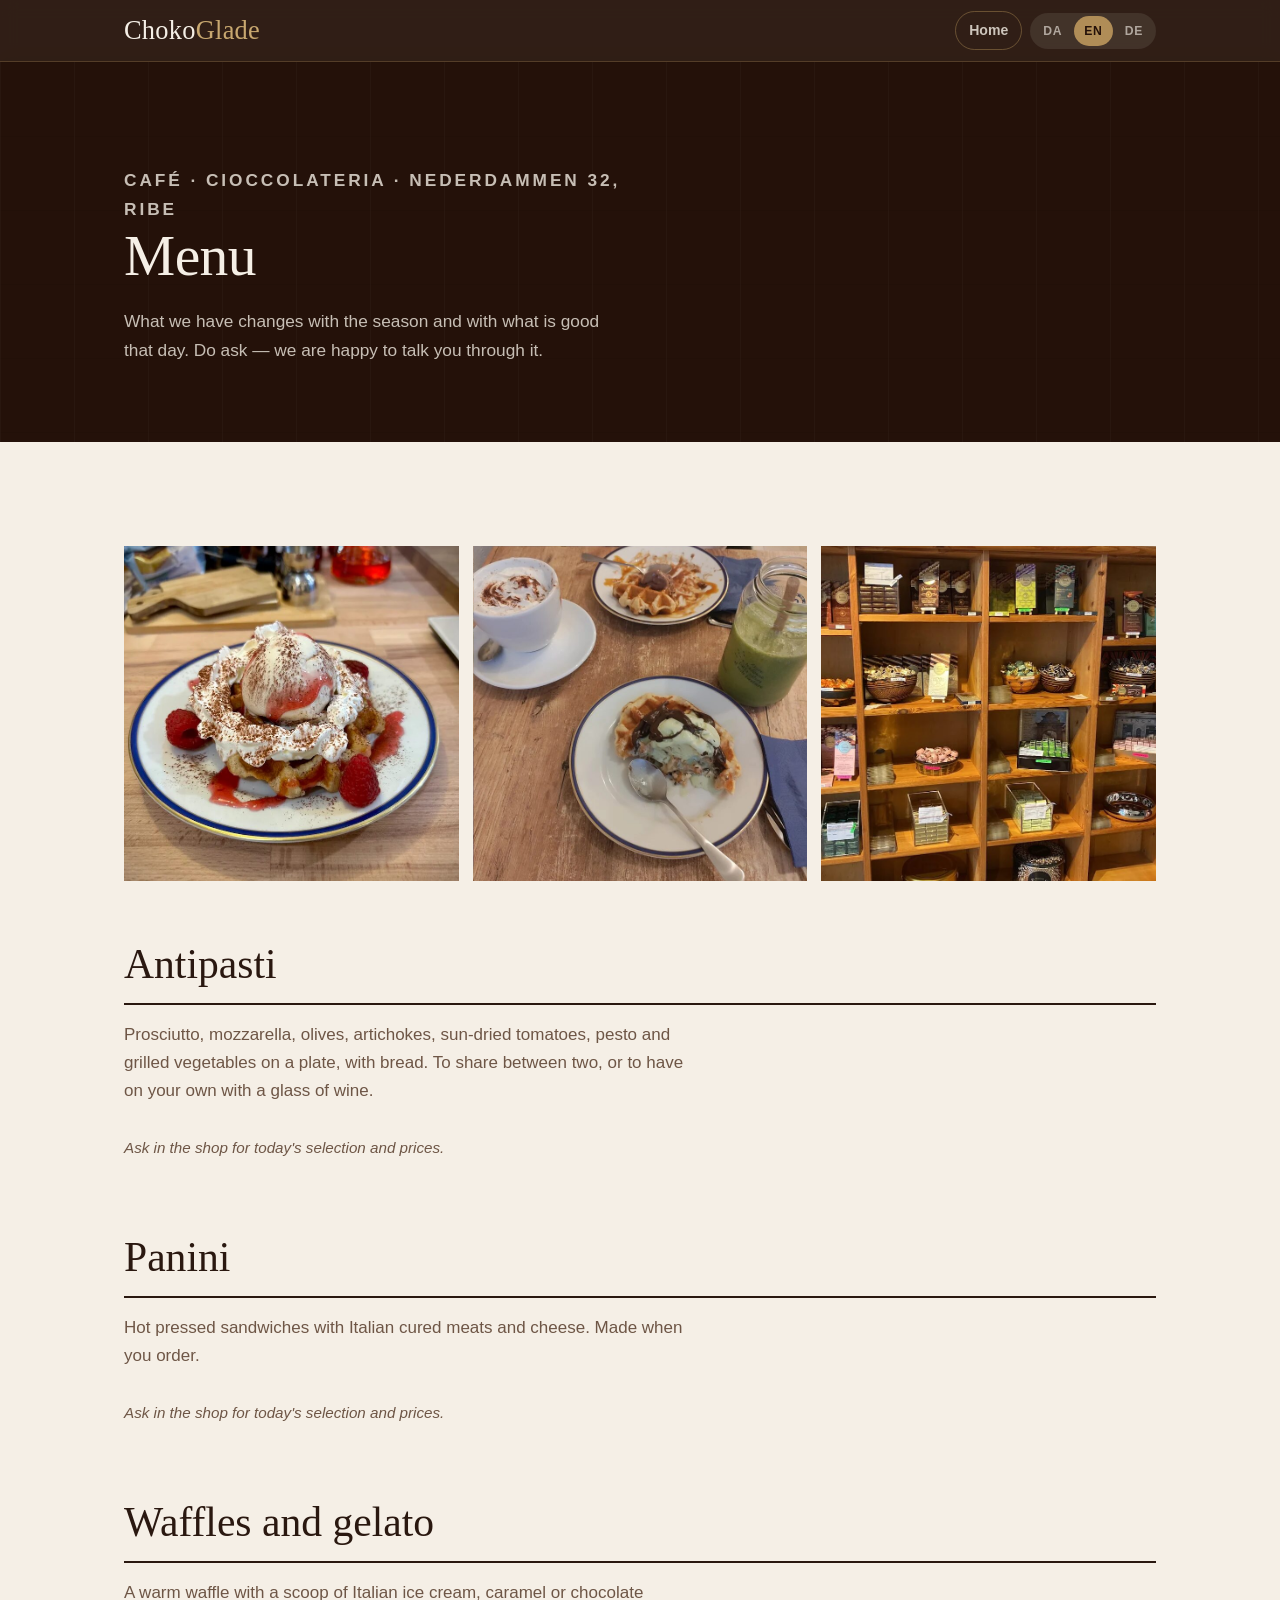
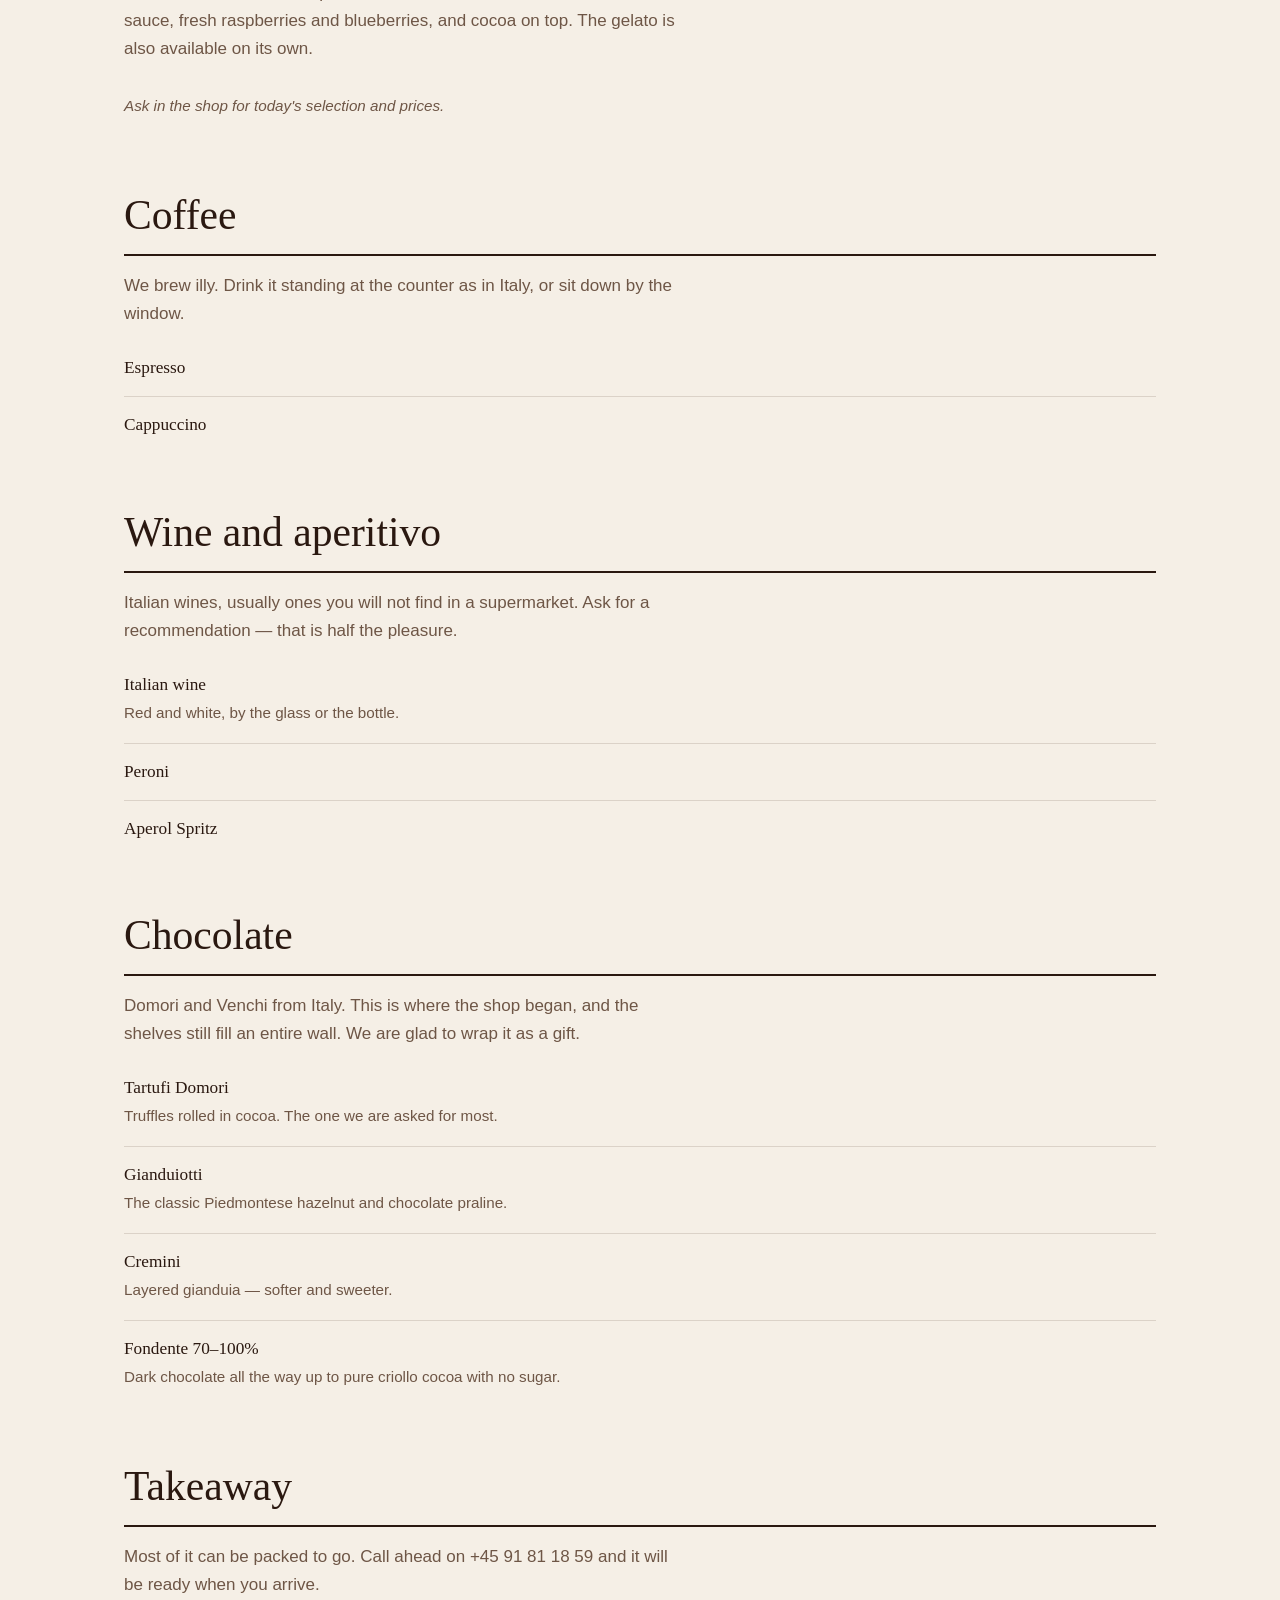
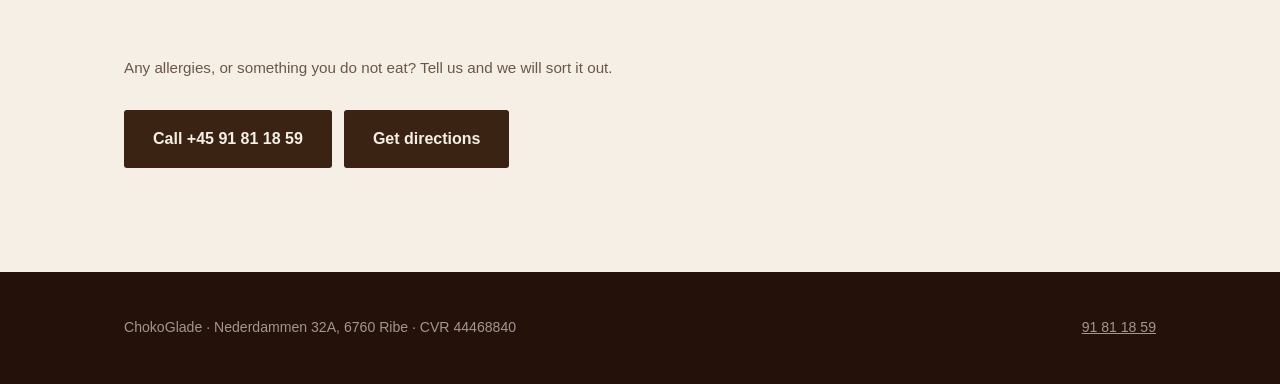
==== menukort.html @ e6ff8743 "1" ====
<!DOCTYPE html>
<html lang="da">
<head>
<meta charset="utf-8">
<meta name="viewport" content="width=device-width, initial-scale=1">
<title>Menukort — ChokoGlade, italiensk café i Ribe</title>
<meta name="description" content="Menukort for ChokoGlade i Ribe: antipasti, panini, vafler med gelato, illy-kaffe, italiensk vin og chokolade fra Domori og Venchi. Nederdammen 32A, 6760 Ribe.">
<link rel="stylesheet" href="style.css">

<!--
  ============================================================
  CHOKOGLADE — menukort
  ------------------------------------------------------------
  SÅDAN SKRIVER DU EN PRIS IND

  Find retten nedenfor og skriv prisen mellem de to price-tags:

     <div class="price">65 kr.</div>

  Så snart der står noget, dukker prikkerne og prisen op af sig
  selv. Er feltet tomt, er begge dele usynlige. Siden ser altså
  rigtig ud, også før priserne er der.

  ------------------------------------------------------------
  SÅDAN TILFØJER DU EN RET

  Kopiér en hel row-blok og ret teksten:

     <div class="row">
       <div class="row-main">
         <h3>Navnet på retten</h3>
         <p>En kort beskrivelse. Må gerne udelades.</p>
       </div>
       <div class="price"></div>
     </div>

  Skriver du teksten direkte ind sådan her, står den kun på
  dansk. Skal den også oversættes, så brug data-t og skriv
  teksterne i sprog.js — se hvordan de andre linjer er sat op.

  ------------------------------------------------------------
  MANGLER STADIG: PRISERNE
  ------------------------------------------------------------
  Alle prisfelter er tomme — markeret med data-check="priser".

  Der hænger et menuskilt i vinduet ("ChokoGladE Cafeteria")
  med hele prislisten. Det ses på billedet billeder/facade-hero.jpg,
  men er for sløret til at læse. Ét skarpt foto af det skilt,
  så kan hele kortet fyldes ud på en halv time.

  Antipasti og panini står desuden uden enkeltretter, fordi vi
  ikke ved hvilke varianter de laver. De viser "Spørg i butikken"
  indtil videre.

  ------------------------------------------------------------
  KILDER
  ------------------------------------------------------------
  Antipasti, panini, vafler, gelato, espresso, cappuccino, vin,
  Peroni, Domori og Venchi er alle bekræftet på deres egne
  billeder, Google-anmeldelser eller Googles menufotos.
  Tartufi Domori er fremhævet som deres signaturret på Google.

  Aperol Spritz er markeret data-check="aperol" — det stammer
  fra et opslag på deres Facebook, ikke fra et billede af en
  drink de har lavet.
  ============================================================
-->
</head>

<body data-page="menukort">

<header class="topbar">
  <div class="wrap">
    <a class="brand" href="index.html">Choko<b>Glade</b></a>
    <div class="topbar-right">
      <nav class="nav">
        <a href="index.html" data-t="nav.home"></a>
      </nav>
      <nav class="langs" aria-label="Sprog / Language / Sprache">
        <button type="button" data-lang="da" aria-pressed="true">DA</button>
        <button type="button" data-lang="en" aria-pressed="false">EN</button>
        <button type="button" data-lang="de" aria-pressed="false">DE</button>
      </nav>
    </div>
  </div>
</header>

<main>

  <div class="pagehead">
    <div class="bar-texture"></div>
    <div class="wrap">
      <p class="kicker" data-t="hero.kicker"></p>
      <h1 data-t="mk.title"></h1>
      <p data-t="mk.lede"></p>
    </div>
  </div>

  <section>
    <div class="wrap">

      <div class="strip">
        <div class="s1"></div>
        <div class="s2"></div>
        <div class="s3"></div>
      </div>

      <!-- ---------------- ANTIPASTI ---------------- -->
      <div class="cat">
        <h2 data-t="mk.anti.h"></h2>
        <p data-t="mk.anti.p"></p>
        <!-- Tom indtil vi kender varianterne. Noten vises automatisk. -->
        <div class="rows" data-check="priser" data-empty-key="mk.ask"></div>
      </div>

      <!-- ---------------- PANINI ---------------- -->
      <div class="cat">
        <h2 data-t="mk.panini.h"></h2>
        <p data-t="mk.panini.p"></p>
        <div class="rows" data-check="priser" data-empty-key="mk.ask"></div>
      </div>

      <!-- ---------------- VAFLER OG GELATO ---------------- -->
      <div class="cat">
        <h2 data-t="mk.vaffel.h"></h2>
        <p data-t="mk.vaffel.p"></p>
        <div class="rows" data-check="priser" data-empty-key="mk.ask"></div>
      </div>

      <!-- ---------------- KAFFE ---------------- -->
      <div class="cat">
        <h2 data-t="mk.kaffe.h"></h2>
        <p data-t="mk.kaffe.p"></p>
        <div class="rows">
          <div class="row">
            <div class="row-main"><h3 data-t="mk.kaffe.1"></h3></div>
            <div class="price" data-check="priser"></div>
          </div>
          <div class="row">
            <div class="row-main"><h3 data-t="mk.kaffe.2"></h3></div>
            <div class="price" data-check="priser"></div>
          </div>
        </div>
      </div>

      <!-- ---------------- VIN OG APERITIVO ---------------- -->
      <div class="cat">
        <h2 data-t="mk.vin.h"></h2>
        <p data-t="mk.vin.p"></p>
        <div class="rows">
          <div class="row">
            <div class="row-main">
              <h3 data-t="mk.vin.1"></h3>
              <p data-t="mk.vin.1p"></p>
            </div>
            <div class="price" data-check="priser"></div>
          </div>
          <div class="row">
            <div class="row-main"><h3 data-t="mk.vin.2"></h3></div>
            <div class="price" data-check="priser"></div>
          </div>
          <div class="row" data-check="aperol">
            <div class="row-main"><h3 data-t="mk.vin.3"></h3></div>
            <div class="price" data-check="priser"></div>
          </div>
        </div>
      </div>

      <!-- ---------------- CHOKOLADE ---------------- -->
      <div class="cat">
        <h2 data-t="mk.choko.h"></h2>
        <p data-t="mk.choko.p"></p>
        <div class="rows">
          <div class="row">
            <div class="row-main">
              <h3 data-t="mk.choko.1"></h3>
              <p data-t="mk.choko.1p"></p>
            </div>
            <div class="price" data-check="priser"></div>
          </div>
          <div class="row">
            <div class="row-main">
              <h3 data-t="mk.choko.2"></h3>
              <p data-t="mk.choko.2p"></p>
            </div>
            <div class="price" data-check="priser"></div>
          </div>
          <div class="row">
            <div class="row-main">
              <h3 data-t="mk.choko.3"></h3>
              <p data-t="mk.choko.3p"></p>
            </div>
            <div class="price" data-check="priser"></div>
          </div>
          <div class="row">
            <div class="row-main">
              <h3 data-t="mk.choko.4"></h3>
              <p data-t="mk.choko.4p"></p>
            </div>
            <div class="price" data-check="priser"></div>
          </div>
        </div>
      </div>

      <!-- ---------------- TAKEAWAY ---------------- -->
      <div class="cat">
        <h2 data-t="mk.take.h"></h2>
        <p data-t="mk.take.p"></p>
      </div>

      <p style="margin-top:52px;color:var(--muted);font-size:.95rem" data-t="mk.foot"></p>

      <div class="visit-cta">
        <a class="btn btn-dark" href="tel:+4591811859" data-t="cta.call"></a>
        <a class="btn btn-dark" href="https://www.google.com/maps/dir/?api=1&destination=Nederdammen+32A,+6760+Ribe,+Danmark" target="_blank" rel="noopener" data-t="cta.route"></a>
      </div>

    </div>
  </section>
</main>

<footer>
  <div class="wrap">
    <span>ChokoGlade · Nederdammen 32A, 6760 Ribe · CVR 44468840</span>
    <a href="tel:+4591811859">91 81 18 59</a>
  </div>
</footer>

<div class="callbar">
  <a class="call" href="tel:+4591811859" data-t="cta.callShort"></a>
  <a class="map" href="https://www.google.com/maps/dir/?api=1&destination=Nederdammen+32A,+6760+Ribe,+Danmark" target="_blank" rel="noopener" data-t="cta.routeShort"></a>
</div>

<script src="sprog.js"></script>
</body>
</html>
---- style.css ----
/* ============================================================
   CHOKOGLADE — style.css
   Fælles design for begge sider. Retter du noget her, slår det
   igennem på både forsiden og menukortet.
   ============================================================ */

:root{
  /* ---- BILLEDER ----
     Alle billeder ligger i mappen billeder/ ved siden af denne fil.
     Vil du skifte et ud, så læg det nye billede i mappen og ret
     filnavnet her. Ellers skal du ikke røre noget.
     Se billeder-guide.md for formater. */

  /* Forsiden */
  --img-facade:  url("billeder/facade-hero.jpg");      /* Hero: åben dør, illy-skilt */
  --img-plate1:  url("billeder/antipasti.jpg");        /* Antipasti-tallerken */
  --img-plate2:  url("billeder/vafler.jpg");           /* Tre vafler med gelato */
  --img-inside:  url("billeder/interioer.jpg");        /* Caféen indenfor */
  --img-team:    url("billeder/giacomo-eleonora.jpg"); /* Giacomo og Eleonora */
  --img-visit:   url("billeder/facade-skilt.jpg");     /* Facaden med ChokoGladE-skiltet */

  /* Menukortet */
  --img-vaffel:  url("billeder/vaffel.jpg");           /* Vaffel med gelato, tæt på */
  --img-kaffe:   url("billeder/kaffe.jpg");            /* Cappuccino og vaffel på bordet */
  --img-choko:   url("billeder/chokoladehylder.jpg");  /* Chokoladehylderne */

  /* ---- Farver ---- */
  --cocoa:   #3B2314;
  --cocoa-d: #241109;
  --cream:   #F5EFE6;
  --cream-d: #EAE0D2;
  --gold:    #B08D57;
  --gold-l:  #C9A870;
  --ink:     #2A1810;
  --muted:   #6E5646;
  --line:    rgba(59,35,20,.14);

  --serif: "Iowan Old Style", "Palatino Linotype", Palatino, Georgia, "Times New Roman", serif;
  --sans: -apple-system, BlinkMacSystemFont, "Segoe UI", Roboto, "Helvetica Neue", Arial, sans-serif;

  --wrap: 1080px;
}

*,*::before,*::after{box-sizing:border-box}
html{scroll-behavior:smooth;-webkit-text-size-adjust:100%}
body{
  margin:0;
  font-family:var(--sans);
  font-size:17px;
  line-height:1.65;
  color:var(--ink);
  background:var(--cream);
}
img{max-width:100%;display:block}
a{color:inherit}

h1,h2,h3{font-family:var(--serif);font-weight:400;line-height:1.15;margin:0}
h1{font-size:clamp(2.5rem,7vw,4.4rem);letter-spacing:-.01em}
h2{font-size:clamp(1.75rem,4.2vw,2.6rem)}
h3{font-size:1.2rem}
p{margin:0 0 1rem}

.wrap{max-width:var(--wrap);margin:0 auto;padding:0 24px}
section{padding:76px 0}

/* ---- Chokoladeplade-tekstur ----
   Rudemønsteret fra en brækket chokoladeplade. Meget lav kontrast
   — det skal føles som en overflade, ikke ses som et mønster. */
.bar-texture{
  position:absolute;inset:0;pointer-events:none;
  background-image:
    linear-gradient(90deg, rgba(255,255,255,.05) 1px, transparent 1px),
    linear-gradient(rgba(0,0,0,.07) 1px, transparent 1px);
  background-size:74px 74px;
  opacity:.5;
}

/* ---- Topbar ---- */
.topbar{
  position:sticky;top:0;z-index:60;
  background:rgba(36,17,9,.94);
  backdrop-filter:saturate(150%) blur(8px);
  border-bottom:1px solid rgba(176,141,87,.28);
}
.topbar .wrap{display:flex;align-items:center;justify-content:space-between;gap:14px;padding-top:11px;padding-bottom:11px}
.brand{font-family:var(--serif);color:var(--cream);font-size:1.65rem;letter-spacing:.01em;text-decoration:none;white-space:nowrap;line-height:1}
.brand b{color:var(--gold-l);font-weight:400}
.topbar-right{display:flex;align-items:center;gap:8px}

/* Sidenavigation i toppen */
.nav a{
  display:inline-block;text-decoration:none;
  font-size:.88rem;font-weight:600;
  color:rgba(245,239,230,.8);
  padding:7px 13px;border-radius:999px;
  border:1.5px solid rgba(176,141,87,.45);
  transition:.18s;white-space:nowrap;
}
.nav a:hover{color:var(--cocoa-d);background:var(--gold);border-color:var(--gold)}
.nav a[aria-current="page"]{color:var(--cocoa-d);background:var(--gold);border-color:var(--gold)}

.langs{display:flex;gap:2px;background:rgba(245,239,230,.09);border-radius:999px;padding:3px}
.langs button{
  font:inherit;font-size:.76rem;font-weight:600;letter-spacing:.06em;
  border:0;background:transparent;color:rgba(245,239,230,.62);
  padding:5px 10px;border-radius:999px;cursor:pointer;transition:.18s;
}
.langs button:hover{color:var(--cream)}
.langs button[aria-pressed="true"]{background:var(--gold);color:var(--cocoa-d)}

/* ---- Knapper ---- */
.btn{
  display:inline-flex;align-items:center;gap:9px;
  font-size:1rem;font-weight:600;text-decoration:none;
  padding:15px 28px;border-radius:3px;border:1.5px solid transparent;
  transition:.18s;white-space:nowrap;
}
.btn-gold{background:var(--gold);color:var(--cocoa-d)}
.btn-gold:hover{background:var(--gold-l)}
.btn-ghost{border-color:rgba(245,239,230,.45);color:var(--cream)}
.btn-ghost:hover{border-color:var(--cream);background:rgba(245,239,230,.09)}
.btn-dark{background:var(--cocoa);color:var(--cream)}
.btn-dark:hover{background:var(--cocoa-d)}

/* ---- Hero (forsiden) ---- */
.hero{position:relative;background:var(--cocoa-d);color:var(--cream);overflow:hidden;padding:0}
.hero-grid{display:grid;grid-template-columns:1fr;gap:0}
.hero-copy{padding:64px 0 68px;position:relative;z-index:2}
.hero h1{color:var(--cream)}
.hero h1 em{font-style:normal;color:var(--gold-l)}
.kicker{
  font-size:.78rem;font-weight:700;letter-spacing:.17em;text-transform:uppercase;
  color:var(--gold-l);margin:0 0 20px;
}
.hero-lede{font-size:1.16rem;color:rgba(245,239,230,.82);max-width:46ch;margin:22px 0 34px}
.hero-cta{display:flex;flex-wrap:wrap;gap:12px}
.hero-img{
  position:relative;min-height:300px;
  background-color:#1B0D06;
  background-image:var(--img-facade);
  background-size:cover;background-position:center;
}

/* ---- Sidehoved (menukortet) ---- */
.pagehead{position:relative;background:var(--cocoa-d);color:var(--cream);padding:66px 0 60px;overflow:hidden}
.pagehead .wrap{position:relative;z-index:2}
.pagehead h1{color:var(--cream);font-size:clamp(2.2rem,6vw,3.6rem)}
.pagehead p{color:rgba(245,239,230,.78);max-width:52ch;margin:18px 0 0;font-size:1.08rem}

/* ---- Billed-placeholder ---- */
.ph{
  position:absolute;inset:0;
  display:flex;align-items:center;justify-content:center;
  text-align:center;padding:20px;
  font-size:.72rem;font-weight:600;letter-spacing:.12em;text-transform:uppercase;
  color:rgba(176,141,87,.85);
  background:
    repeating-linear-gradient(-45deg, rgba(176,141,87,.07) 0 12px, transparent 12px 24px),
    #241109;
  border:1px dashed rgba(176,141,87,.4);
}
.ph.light{
  color:rgba(59,35,20,.5);
  background:
    repeating-linear-gradient(-45deg, rgba(59,35,20,.05) 0 12px, transparent 12px 24px),
    var(--cream-d);
  border-color:rgba(59,35,20,.22);
}
.ph[hidden]{display:none}

/* ---- Sektionshoved ---- */
.section-head{max-width:56ch;margin-bottom:44px}
.section-head p{color:var(--muted);font-size:1.06rem;margin:14px 0 0}

/* ---- Menu-uddrag på forsiden ---- */
.menu{display:grid;grid-template-columns:1fr;gap:1px;background:var(--line);border:1px solid var(--line);counter-reset:item}
.item{background:var(--cream);padding:30px 28px;counter-increment:item}
/* Numrene tælles af CSS. Sletter du et punkt, renummererer resten sig selv. */
.item::before{
  content:counter(item,decimal-leading-zero);
  font-family:var(--serif);font-size:.9rem;color:var(--gold);
  display:block;margin-bottom:10px;
}
.item h3{margin-bottom:8px}
.item p{color:var(--muted);font-size:.97rem;margin:0}
.menu-more{margin-top:30px;display:flex;flex-wrap:wrap;gap:12px;align-items:center}

/* ---- Menukort ---- */
.cat{margin-bottom:56px}
.cat:last-child{margin-bottom:0}
.cat > h2{
  padding-bottom:14px;border-bottom:2px solid var(--ink);
  display:flex;align-items:baseline;justify-content:space-between;gap:16px;flex-wrap:wrap;
}
.cat > p{color:var(--muted);margin:16px 0 0;max-width:60ch}
.rows{margin-top:12px}
.row{
  display:flex;align-items:baseline;gap:14px;
  padding:18px 0;border-bottom:1px solid var(--line);
}
.row:last-child{border-bottom:0}
.row-main{flex:1;min-width:0}
.row-main h3{font-size:1.08rem}
.row-main p{color:var(--muted);font-size:.95rem;margin:5px 0 0}
/* Prikkerne og prisen forsvinder helt, hvis prisfeltet er tomt.
   Så ser siden aldrig i stykker ud, før priserne er skrevet ind. */
.price{
  font-variant-numeric:tabular-nums;font-weight:600;white-space:nowrap;
  position:relative;padding-left:26px;
}
.price::before{
  content:"";position:absolute;left:0;right:100%;bottom:.32em;
  width:18px;border-bottom:2px dotted var(--line);
}
.price:empty{display:none}

/* Tom kategori: viser en diskret note i stedet for ingenting */
.rows:empty::after{
  content:attr(data-empty);
  display:block;padding:18px 0;color:var(--muted);font-style:italic;font-size:.95rem;
}

/* ---- Galleri ----
   Kvadratisk, fordi billederne er en blanding af stående og
   liggende. Kvadratet beskærer mindst muligt af begge dele. */
.gallery{display:grid;grid-template-columns:1fr;gap:14px;margin-top:44px}
.shot{position:relative;aspect-ratio:1/1;background-size:cover;background-position:center;background-color:var(--cream-d)}
.shot.a{background-image:var(--img-plate1);background-position:center 58%}
.shot.b{background-image:var(--img-plate2)}
.shot.c{background-image:var(--img-inside);background-position:38% center}

/* ---- Billedstribe på menukortet ---- */
.strip{display:grid;grid-template-columns:1fr;gap:14px;margin:0 0 60px}
.strip div{aspect-ratio:1/1;background-size:cover;background-position:center;background-color:var(--cream-d)}
.strip .s1{background-image:var(--img-vaffel);background-position:center 45%}
.strip .s2{background-image:var(--img-kaffe);background-position:center 55%}
.strip .s3{background-image:var(--img-choko)}


/* ---- Historien ---- */
.story{background:var(--cocoa);color:var(--cream);position:relative;overflow:hidden}
.story h2{color:var(--cream)}
.story-grid{display:grid;grid-template-columns:1fr;gap:40px;position:relative;z-index:2}
.story-text p{color:rgba(245,239,230,.82)}
.quote{
  font-family:var(--serif);font-size:1.3rem;line-height:1.5;
  color:var(--gold-l);border-left:2px solid var(--gold);
  padding-left:22px;margin:28px 0 0;
}
.quote cite{
  display:block;font-family:var(--sans);font-style:normal;
  font-size:.8rem;letter-spacing:.1em;text-transform:uppercase;
  color:rgba(245,239,230,.5);margin-top:12px;
}
.story-img{
  position:relative;aspect-ratio:3/4;min-height:280px;
  background-image:var(--img-team);background-size:cover;background-position:center;
  background-color:#1B0D06;
}

/* ---- Besøg os ---- */
.visit-grid{display:grid;grid-template-columns:1fr;gap:38px}
.facts{border-top:2px solid var(--ink)}
.fact{display:grid;grid-template-columns:118px 1fr;gap:16px;padding:16px 0;border-bottom:1px solid var(--line);align-items:baseline}
.fact dt{font-size:.75rem;font-weight:700;letter-spacing:.12em;text-transform:uppercase;color:var(--muted)}
.fact dd{margin:0;font-size:1.04rem}
.fact dd a{text-decoration:none;border-bottom:1.5px solid var(--gold)}
.fact dd a:hover{background:rgba(176,141,87,.16)}
.hours{margin:0;font-variant-numeric:tabular-nums}
.hours div{display:flex;justify-content:space-between;gap:20px;padding:9px 0;border-bottom:1px solid var(--line);max-width:330px}
.hours div:last-child{border-bottom:0}
.hours span:first-child{color:var(--muted)}
.hours .shut{color:var(--muted)}
/* Dagens åbningstid fremhæves af sprog.js */
.hours .today{font-weight:700}
.hours .today span:first-child{color:var(--ink)}
.hours .today span:last-child{
  background:rgba(176,141,87,.22);
  padding:1px 8px;margin:-1px -8px;border-radius:3px;
}
.visit-img{position:relative;aspect-ratio:1/1;background-image:var(--img-visit);background-size:cover;background-position:center;background-color:var(--cream-d)}
.badges{display:flex;flex-wrap:wrap;gap:10px;margin-top:26px}
.badge{
  font-size:.82rem;font-weight:600;padding:8px 15px;
  border:1.5px solid var(--line);border-radius:999px;
  text-decoration:none;color:var(--muted);transition:.18s;
}
.badge:hover{border-color:var(--gold);color:var(--ink)}
.visit-cta{display:flex;flex-wrap:wrap;gap:12px;margin-top:30px}

/* ---- Anmeldelser ---- */
.reviews{background:var(--cream-d)}
.rating{
  display:flex;align-items:baseline;gap:14px;flex-wrap:wrap;
  margin:0 0 6px;
}
.rating .score{font-family:var(--serif);font-size:3rem;line-height:1;color:var(--ink)}
.stars{color:var(--gold);font-size:1.2rem;letter-spacing:.12em}
.rating .count{color:var(--muted);font-size:.98rem}
.rating .count a{border-bottom:1.5px solid var(--gold);text-decoration:none}
.review-grid{display:grid;grid-template-columns:1fr;gap:1px;background:var(--line);border:1px solid var(--line);margin-top:38px}
.review{background:var(--cream);padding:28px 26px;display:flex;flex-direction:column}
.review .stars{font-size:.95rem;margin-bottom:14px}
.review blockquote{
  font-family:var(--serif);font-size:1.08rem;line-height:1.55;
  margin:0 0 18px;flex:1;
}
.review footer{
  background:none;color:var(--muted);padding:0;font-size:.82rem;
  display:block;
}
.review footer b{color:var(--ink);font-weight:600}

/* ---- Footer ---- */
footer{background:var(--cocoa-d);color:rgba(245,239,230,.6);padding:44px 0 100px;font-size:.88rem}
footer .wrap{display:flex;flex-wrap:wrap;gap:14px;justify-content:space-between;align-items:center}
footer a{color:rgba(245,239,230,.6)}

/* ---- Sticky ring-bar på mobil ---- */
.callbar{
  position:fixed;left:0;right:0;bottom:0;z-index:70;
  display:flex;border-top:1px solid rgba(245,239,230,.2);
}
.callbar a{
  flex:1;text-align:center;text-decoration:none;
  padding:16px 8px;font-size:1rem;font-weight:700;
}
.callbar .call{background:var(--gold);color:var(--cocoa-d)}
.callbar .map{background:var(--cocoa-d);color:var(--cream)}

/* ---- Desktop ---- */
@media (min-width:760px){
  section{padding:104px 0}
  .pagehead{padding:86px 0 78px}
  .menu{grid-template-columns:repeat(2,1fr)}
  .gallery{grid-template-columns:repeat(3,1fr)}
  .strip{grid-template-columns:repeat(3,1fr)}
  .review-grid{grid-template-columns:repeat(3,1fr)}
  .visit-grid{grid-template-columns:1.25fr 1fr;gap:56px;align-items:start}
  .price{padding-left:44px}
  .price::before{width:36px}
}
@media (min-width:980px){
  .hero-grid{grid-template-columns:1.08fr .92fr;align-items:stretch}
  .hero-copy{padding:112px 0 116px}
  .hero-img{min-height:560px}
  .story-grid{grid-template-columns:1.15fr .85fr;gap:64px;align-items:center}
  .menu{grid-template-columns:repeat(3,1fr)}
  .callbar{display:none}
  footer{padding-bottom:44px}
}

/* Meget små telefoner: giv navigationen plads */
@media (max-width:430px){
  .brand{font-size:1.3rem}
  .nav a{padding:6px 10px;font-size:.82rem}
  .langs button{padding:5px 8px;font-size:.72rem}
}

/* ---- Tilgængelighed ---- */
:focus-visible{outline:3px solid var(--gold);outline-offset:3px}
@media (prefers-reduced-motion:reduce){html{scroll-behavior:auto}*{transition:none!important}}
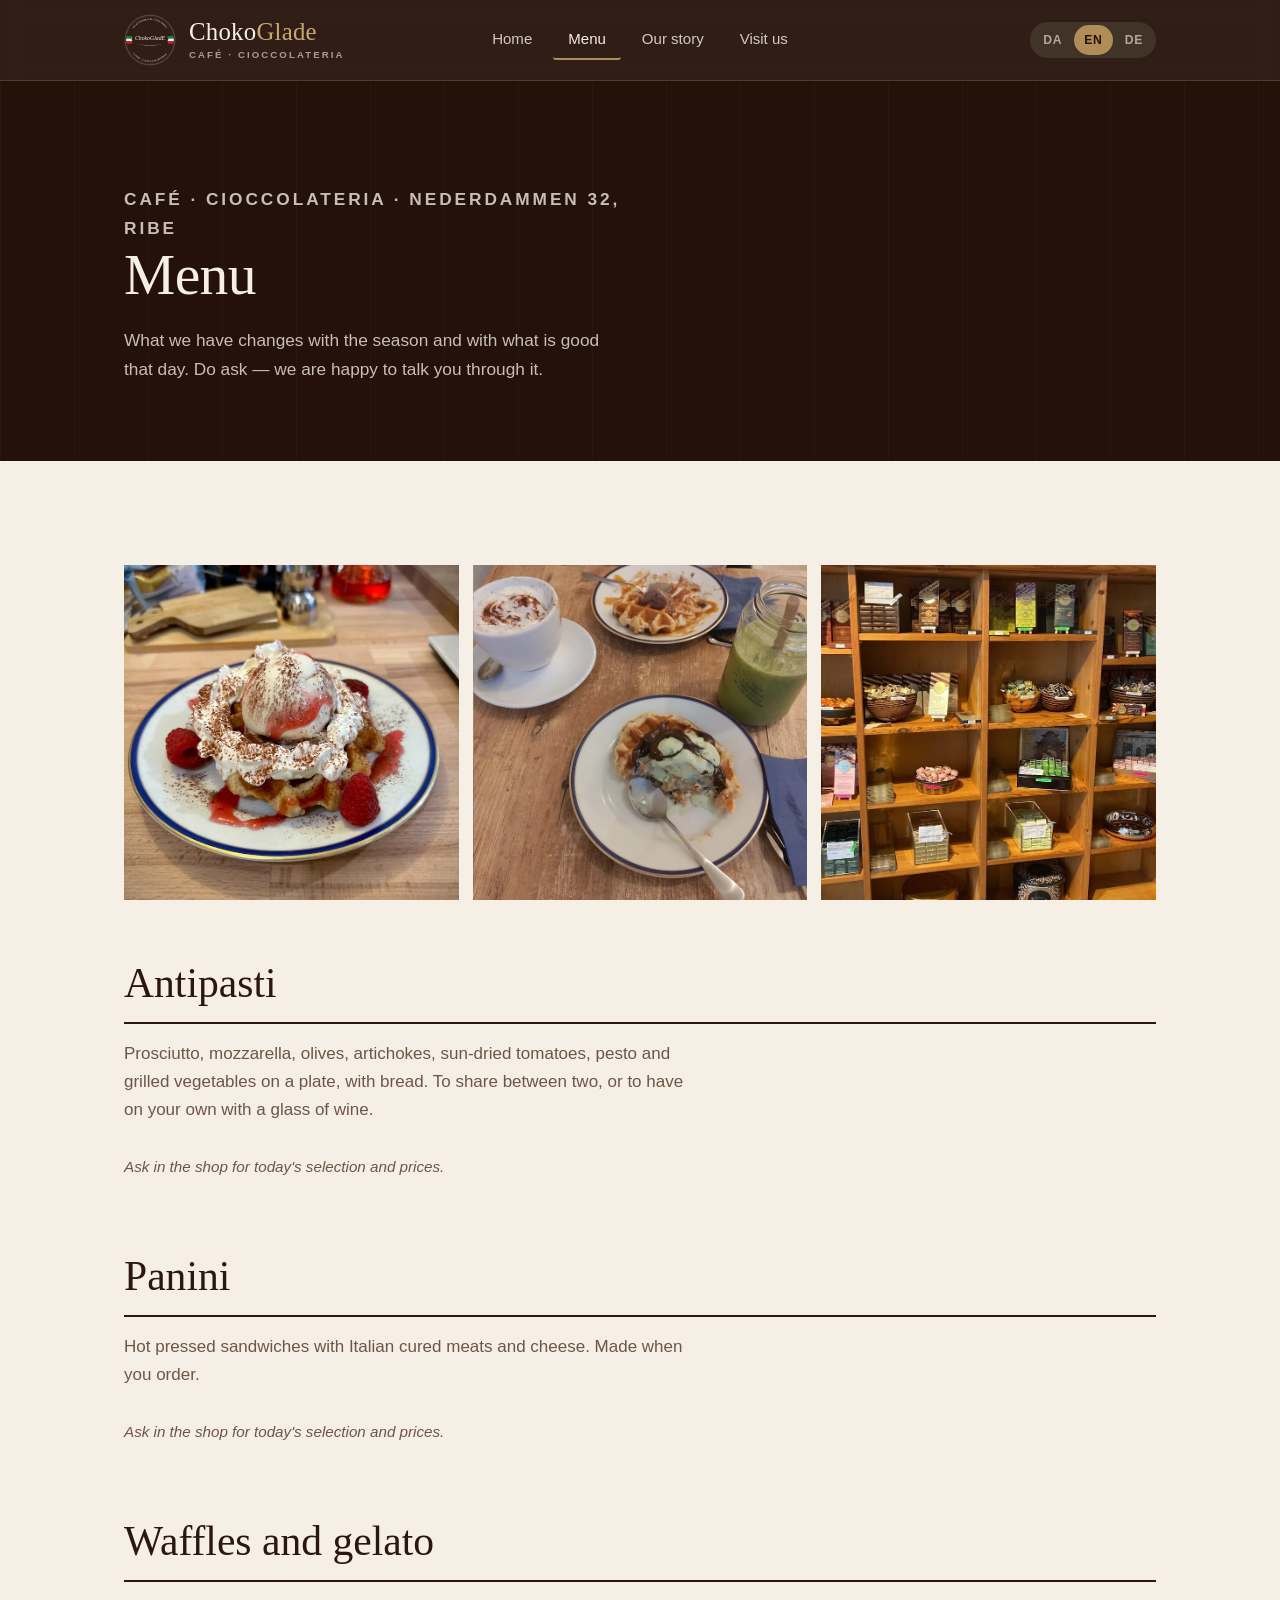
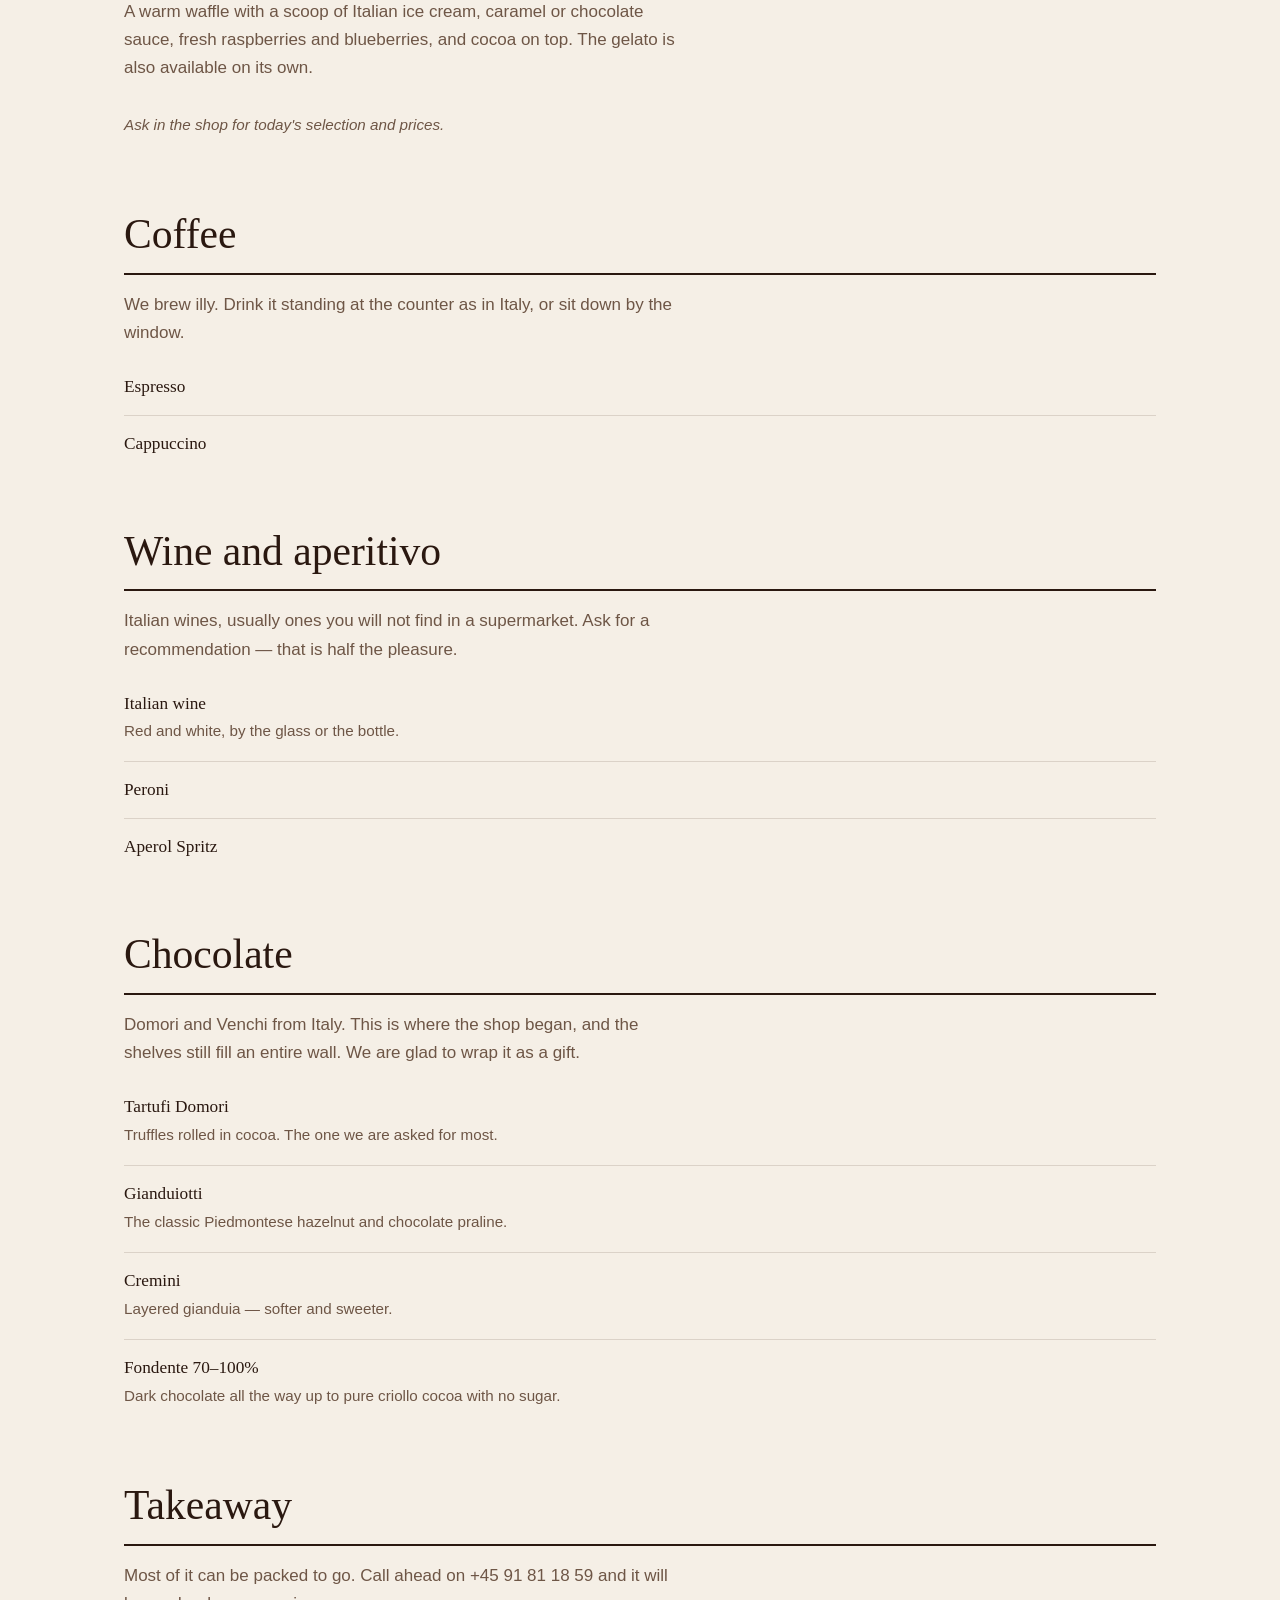
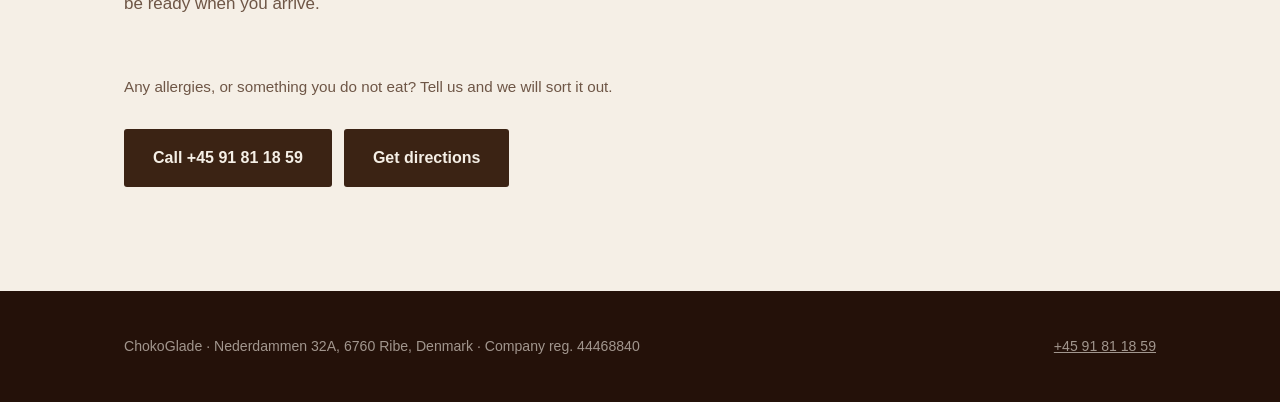
==== commit 175a2001: "finito" ====
--- a/menukort.html
+++ b/menukort.html
@@ -7,6 +7,10 @@
 <meta name="description" content="Menukort for ChokoGlade i Ribe: antipasti, panini, vafler med gelato, illy-kaffe, italiensk vin og chokolade fra Domori og Venchi. Nederdammen 32A, 6760 Ribe.">
 <link rel="stylesheet" href="style.css">
 
+<!-- Ikoner til browserfanen og til hjemmeskaermen paa telefonen -->
+<link rel="icon" href="favicon.svg" type="image/svg+xml">
+<meta name="theme-color" content="#241109">
+
 <!--
   ============================================================
   CHOKOGLADE — menukort
@@ -69,19 +73,30 @@
 
 <body data-page="menukort">
 
+<!-- Samme topbar som forsiden. Rettes den ét sted, skal den
+     rettes begge steder — kun designet er fælles via style.css. -->
 <header class="topbar">
   <div class="wrap">
-    <a class="brand" href="index.html">Choko<b>Glade</b></a>
-    <div class="topbar-right">
-      <nav class="nav">
-        <a href="index.html" data-t="nav.home"></a>
-      </nav>
-      <nav class="langs" aria-label="Sprog / Language / Sprache">
-        <button type="button" data-lang="da" aria-pressed="true">DA</button>
-        <button type="button" data-lang="en" aria-pressed="false">EN</button>
-        <button type="button" data-lang="de" aria-pressed="false">DE</button>
-      </nav>
-    </div>
+    <a class="brand" href="index.html">
+      <img src="logo.svg" alt="" width="52" height="52">
+      <span class="brand-navn">
+        Choko<b>Glade</b>
+        <small>Café · Cioccolateria</small>
+      </span>
+    </a>
+
+    <nav class="mainnav">
+      <a href="index.html" data-t="nav.home"></a>
+      <a href="menukort.html" aria-current="page" data-t="nav.menu"></a>
+      <a href="index.html#historien" data-t="nav.story"></a>
+      <a href="index.html#besoeg" data-t="nav.visit"></a>
+    </nav>
+
+    <nav class="langs" aria-label="Sprog / Language / Sprache">
+      <button type="button" data-lang="da" aria-pressed="true">DA</button>
+      <button type="button" data-lang="en" aria-pressed="false">EN</button>
+      <button type="button" data-lang="de" aria-pressed="false">DE</button>
+    </nav>
   </div>
 </header>
 
@@ -221,15 +236,10 @@
 
 <footer>
   <div class="wrap">
-    <span>ChokoGlade · Nederdammen 32A, 6760 Ribe · CVR 44468840</span>
-    <a href="tel:+4591811859">91 81 18 59</a>
+    <span data-t="footer.line"></span>
+    <a href="tel:+4591811859" data-t="visit.phoneNr"></a>
   </div>
 </footer>
-
-<div class="callbar">
-  <a class="call" href="tel:+4591811859" data-t="cta.callShort"></a>
-  <a class="map" href="https://www.google.com/maps/dir/?api=1&destination=Nederdammen+32A,+6760+Ribe,+Danmark" target="_blank" rel="noopener" data-t="cta.routeShort"></a>
-</div>
 
 <script src="sprog.js"></script>
 </body>
--- a/style.css
+++ b/style.css
@@ -12,17 +12,21 @@
      Se billeder-guide.md for formater. */
 
   /* Forsiden */
-  --img-facade:  url("billeder/facade-hero.jpg");      /* Hero: åben dør, illy-skilt */
-  --img-plate1:  url("billeder/antipasti.jpg");        /* Antipasti-tallerken */
-  --img-plate2:  url("billeder/vafler.jpg");           /* Tre vafler med gelato */
-  --img-inside:  url("billeder/interioer.jpg");        /* Caféen indenfor */
-  --img-team:    url("billeder/giacomo-eleonora.jpg"); /* Giacomo og Eleonora */
-  --img-visit:   url("billeder/facade-skilt.jpg");     /* Facaden med ChokoGladE-skiltet */
+  --img-hero:    url("billeder/hero-emblem.jpg");      /* Hero: caféen indefra, mørklagt bag emblemet */
+  --img-plate1:  url("billeder/antipasti.jpg");        /* Galleri: antipasti-tallerkenen */
+  --img-plate2:  url("billeder/vafler.jpg");           /* Galleri: tre vafler med gelato */
+  --img-inside:  url("billeder/interioer.jpg");        /* Galleri: caféen indenfor */
+  --img-team:    url("billeder/giacomo-eleonora.jpg"); /* Historien: Eleonora og Giacomo */
+  --img-visit:   url("billeder/facade-sommer.jpg");    /* Besøg os: facaden, 1:1, sommergraderet */
 
   /* Menukortet */
   --img-vaffel:  url("billeder/vaffel.jpg");           /* Vaffel med gelato, tæt på */
-  --img-kaffe:   url("billeder/kaffe.jpg");            /* Cappuccino og vaffel på bordet */
+  --img-kaffe:   url("billeder/kaffe.jpg");            /* Cappuccino ved bordet */
   --img-choko:   url("billeder/chokoladehylder.jpg");  /* Chokoladehylderne */
+
+  /* Ligger i mappen, men bruges ikke direkte:
+       facade-hero.jpg   originalen som facade-sommer.jpg er skåret ud af
+       facade-skilt.jpg  facaden med hele ChokoGladE-skiltet */
 
   /* ---- Farver ---- */
   --cocoa:   #3B2314;
@@ -82,24 +86,43 @@
   backdrop-filter:saturate(150%) blur(8px);
   border-bottom:1px solid rgba(176,141,87,.28);
 }
-.topbar .wrap{display:flex;align-items:center;justify-content:space-between;gap:14px;padding-top:11px;padding-bottom:11px}
-.brand{font-family:var(--serif);color:var(--cream);font-size:1.65rem;letter-spacing:.01em;text-decoration:none;white-space:nowrap;line-height:1}
+/* Navn til venstre, navigation i midten, sprog til højre */
+.topbar .wrap{
+  display:grid;
+  grid-template-columns:1fr auto 1fr;
+  align-items:center;
+  gap:20px;
+  padding-top:14px;padding-bottom:14px;
+}
+/* Mærket til venstre, navnet ved siden af */
+.brand{
+  display:flex;align-items:center;gap:13px;
+  text-decoration:none;justify-self:start;
+}
+.brand img{width:52px;height:52px;flex:none}
+.brand-navn{
+  font-family:var(--serif);color:var(--cream);
+  font-size:1.55rem;letter-spacing:.01em;line-height:1;
+  white-space:nowrap;
+}
 .brand b{color:var(--gold-l);font-weight:400}
-.topbar-right{display:flex;align-items:center;gap:8px}
-
-/* Sidenavigation i toppen */
-.nav a{
-  display:inline-block;text-decoration:none;
-  font-size:.88rem;font-weight:600;
-  color:rgba(245,239,230,.8);
-  padding:7px 13px;border-radius:999px;
-  border:1.5px solid rgba(176,141,87,.45);
+.brand small{
+  display:block;font-family:var(--sans);
+  font-size:.6rem;font-weight:600;letter-spacing:.22em;text-transform:uppercase;
+  color:rgba(245,239,230,.6);margin-top:5px;
+}
+
+.mainnav{display:flex;gap:6px;justify-self:center}
+.mainnav a{
+  text-decoration:none;color:rgba(245,239,230,.82);
+  font-size:.94rem;padding:7px 15px;border-radius:3px;
+  border-bottom:2px solid transparent;
   transition:.18s;white-space:nowrap;
 }
-.nav a:hover{color:var(--cocoa-d);background:var(--gold);border-color:var(--gold)}
-.nav a[aria-current="page"]{color:var(--cocoa-d);background:var(--gold);border-color:var(--gold)}
-
-.langs{display:flex;gap:2px;background:rgba(245,239,230,.09);border-radius:999px;padding:3px}
+.mainnav a:hover{color:var(--cream)}
+.mainnav a[aria-current="page"]{color:var(--cream);border-bottom-color:var(--gold)}
+
+.langs{justify-self:end;display:flex;gap:2px;background:rgba(245,239,230,.09);border-radius:999px;padding:3px}
 .langs button{
   font:inherit;font-size:.76rem;font-weight:600;letter-spacing:.06em;
   border:0;background:transparent;color:rgba(245,239,230,.62);
@@ -115,31 +138,68 @@
   padding:15px 28px;border-radius:3px;border:1.5px solid transparent;
   transition:.18s;white-space:nowrap;
 }
-.btn-gold{background:var(--gold);color:var(--cocoa-d)}
-.btn-gold:hover{background:var(--gold-l)}
-.btn-ghost{border-color:rgba(245,239,230,.45);color:var(--cream)}
-.btn-ghost:hover{border-color:var(--cream);background:rgba(245,239,230,.09)}
 .btn-dark{background:var(--cocoa);color:var(--cream)}
 .btn-dark:hover{background:var(--cocoa-d)}
 
-/* ---- Hero (forsiden) ---- */
-.hero{position:relative;background:var(--cocoa-d);color:var(--cream);overflow:hidden;padding:0}
-.hero-grid{display:grid;grid-template-columns:1fr;gap:0}
-.hero-copy{padding:64px 0 68px;position:relative;z-index:2}
-.hero h1{color:var(--cream)}
-.hero h1 em{font-style:normal;color:var(--gold-l)}
+/* ---- Hero: fuldskærmsbillede med emblem henover ----
+   Højden er skærmen minus topbaren. Topbarens højde måles af
+   sprog.js og lægges i --topbar-h, så det passer uanset
+   skriftstørrelse, sprog og skærmbredde. Tallet nedenfor er
+   kun et skøn, hvis JavaScript er slået fra. */
+.hero{
+  position:relative;
+  min-height:calc(100vh - var(--topbar-h, 84px));
+  min-height:calc(100svh - var(--topbar-h, 84px));
+  display:flex;align-items:center;justify-content:center;
+  padding:56px 24px 96px;
+  background-color:#1B0D06;
+  background-image:var(--img-hero);
+  background-size:cover;
+  background-position:center;
+  overflow:hidden;
+}
+/* Mørkt slør, så emblemet altid kan læses, uanset hvor lyst
+   billedet er. Ligger som ::after, så det ikke kræver et
+   ekstra element i HTML'en. */
+.hero::after{
+  content:"";position:absolute;inset:0;pointer-events:none;
+  background:rgba(26,12,6,.34);
+}
+.emblem{
+  position:relative;z-index:2;
+  width:clamp(270px,52vmin,470px);height:auto;
+  color:var(--cream);
+  filter:drop-shadow(0 3px 26px rgba(15,7,3,.75));
+}
+/* Lille pil der viser at der er mere nedenfor */
+.scrollcue{
+  position:absolute;left:50%;bottom:30px;transform:translateX(-50%);
+  z-index:2;color:rgba(245,239,230,.72);text-decoration:none;
+  font-size:.72rem;font-weight:600;letter-spacing:.18em;text-transform:uppercase;
+  display:flex;flex-direction:column;align-items:center;gap:9px;
+  transition:.2s;
+}
+.scrollcue:hover{color:var(--cream)}
+/* Kun den FØRSTE span er stregen. Den anden er teksten. */
+.scrollcue span:first-child{
+  display:block;width:1px;height:30px;
+  background:linear-gradient(rgba(245,239,230,.7),rgba(245,239,230,0));
+}
+
+/* ---- Kort intro lige under heroen ----
+   Ingen bundpolstring: sektionen nedenunder har sin egen, og
+   ellers står der dobbelt luft imellem. */
+.introduktion{background:var(--cream);text-align:center;padding-bottom:0}
+.introduktion .wrap{max-width:62ch}
+.introduktion p{font-size:1.16rem;color:var(--muted);margin:0 0 30px}
+.introduktion .hero-cta{justify-content:center}
+
 .kicker{
   font-size:.78rem;font-weight:700;letter-spacing:.17em;text-transform:uppercase;
   color:var(--gold-l);margin:0 0 20px;
 }
-.hero-lede{font-size:1.16rem;color:rgba(245,239,230,.82);max-width:46ch;margin:22px 0 34px}
+.introduktion .kicker{color:var(--gold)}
 .hero-cta{display:flex;flex-wrap:wrap;gap:12px}
-.hero-img{
-  position:relative;min-height:300px;
-  background-color:#1B0D06;
-  background-image:var(--img-facade);
-  background-size:cover;background-position:center;
-}
 
 /* ---- Sidehoved (menukortet) ---- */
 .pagehead{position:relative;background:var(--cocoa-d);color:var(--cream);padding:66px 0 60px;overflow:hidden}
@@ -147,26 +207,6 @@
 .pagehead h1{color:var(--cream);font-size:clamp(2.2rem,6vw,3.6rem)}
 .pagehead p{color:rgba(245,239,230,.78);max-width:52ch;margin:18px 0 0;font-size:1.08rem}
 
-/* ---- Billed-placeholder ---- */
-.ph{
-  position:absolute;inset:0;
-  display:flex;align-items:center;justify-content:center;
-  text-align:center;padding:20px;
-  font-size:.72rem;font-weight:600;letter-spacing:.12em;text-transform:uppercase;
-  color:rgba(176,141,87,.85);
-  background:
-    repeating-linear-gradient(-45deg, rgba(176,141,87,.07) 0 12px, transparent 12px 24px),
-    #241109;
-  border:1px dashed rgba(176,141,87,.4);
-}
-.ph.light{
-  color:rgba(59,35,20,.5);
-  background:
-    repeating-linear-gradient(-45deg, rgba(59,35,20,.05) 0 12px, transparent 12px 24px),
-    var(--cream-d);
-  border-color:rgba(59,35,20,.22);
-}
-.ph[hidden]{display:none}
 
 /* ---- Sektionshoved ---- */
 .section-head{max-width:56ch;margin-bottom:44px}
@@ -237,21 +277,13 @@
 .strip .s3{background-image:var(--img-choko)}
 
 
-/* ---- Historien ---- */
-.story{background:var(--cocoa);color:var(--cream);position:relative;overflow:hidden}
+/* ---- Historien ----
+   Samme mørke farve som hero og topbar (--cocoa-d), ikke den
+   lysere --cocoa. Ellers ser de tre mørke felter forskellige ud. */
+.story{background:var(--cocoa-d);color:var(--cream);position:relative;overflow:hidden}
 .story h2{color:var(--cream)}
 .story-grid{display:grid;grid-template-columns:1fr;gap:40px;position:relative;z-index:2}
 .story-text p{color:rgba(245,239,230,.82)}
-.quote{
-  font-family:var(--serif);font-size:1.3rem;line-height:1.5;
-  color:var(--gold-l);border-left:2px solid var(--gold);
-  padding-left:22px;margin:28px 0 0;
-}
-.quote cite{
-  display:block;font-family:var(--sans);font-style:normal;
-  font-size:.8rem;letter-spacing:.1em;text-transform:uppercase;
-  color:rgba(245,239,230,.5);margin-top:12px;
-}
 .story-img{
   position:relative;aspect-ratio:3/4;min-height:280px;
   background-image:var(--img-team);background-size:cover;background-position:center;
@@ -264,14 +296,14 @@
 .fact{display:grid;grid-template-columns:118px 1fr;gap:16px;padding:16px 0;border-bottom:1px solid var(--line);align-items:baseline}
 .fact dt{font-size:.75rem;font-weight:700;letter-spacing:.12em;text-transform:uppercase;color:var(--muted)}
 .fact dd{margin:0;font-size:1.04rem}
+/* Telefon og adresse er begge links. Understregningen viser det. */
 .fact dd a{text-decoration:none;border-bottom:1.5px solid var(--gold)}
 .fact dd a:hover{background:rgba(176,141,87,.16)}
 .hours{margin:0;font-variant-numeric:tabular-nums}
 .hours div{display:flex;justify-content:space-between;gap:20px;padding:9px 0;border-bottom:1px solid var(--line);max-width:330px}
 .hours div:last-child{border-bottom:0}
 .hours span:first-child{color:var(--muted)}
-.hours .shut{color:var(--muted)}
-/* Dagens åbningstid fremhæves af sprog.js */
+/* .today sættes på af sprog.js, når dagens dato rammer rækken */
 .hours .today{font-weight:700}
 .hours .today span:first-child{color:var(--ink)}
 .hours .today span:last-child{
@@ -281,11 +313,19 @@
 .visit-img{position:relative;aspect-ratio:1/1;background-image:var(--img-visit);background-size:cover;background-position:center;background-color:var(--cream-d)}
 .badges{display:flex;flex-wrap:wrap;gap:10px;margin-top:26px}
 .badge{
+  display:inline-flex;align-items:center;gap:8px;
   font-size:.82rem;font-weight:600;padding:8px 15px;
   border:1.5px solid var(--line);border-radius:999px;
   text-decoration:none;color:var(--muted);transition:.18s;
 }
 .badge:hover{border-color:var(--gold);color:var(--ink)}
+/* Facebook- og Instagram-mærkerne. Tegnet som streger, så de
+   følger tekstens farve og bliver skarpe i alle størrelser. */
+.badge svg{
+  width:17px;height:17px;flex:none;
+  fill:none;stroke:currentColor;stroke-width:1.7;
+  stroke-linecap:round;stroke-linejoin:round;
+}
 .visit-cta{display:flex;flex-wrap:wrap;gap:12px;margin-top:30px}
 
 /* ---- Anmeldelser ---- */
@@ -312,21 +352,9 @@
 .review footer b{color:var(--ink);font-weight:600}
 
 /* ---- Footer ---- */
-footer{background:var(--cocoa-d);color:rgba(245,239,230,.6);padding:44px 0 100px;font-size:.88rem}
+footer{background:var(--cocoa-d);color:rgba(245,239,230,.6);padding:44px 0;font-size:.88rem}
 footer .wrap{display:flex;flex-wrap:wrap;gap:14px;justify-content:space-between;align-items:center}
 footer a{color:rgba(245,239,230,.6)}
-
-/* ---- Sticky ring-bar på mobil ---- */
-.callbar{
-  position:fixed;left:0;right:0;bottom:0;z-index:70;
-  display:flex;border-top:1px solid rgba(245,239,230,.2);
-}
-.callbar a{
-  flex:1;text-align:center;text-decoration:none;
-  padding:16px 8px;font-size:1rem;font-weight:700;
-}
-.callbar .call{background:var(--gold);color:var(--cocoa-d)}
-.callbar .map{background:var(--cocoa-d);color:var(--cream)}
 
 /* ---- Desktop ---- */
 @media (min-width:760px){
@@ -341,19 +369,26 @@
   .price::before{width:36px}
 }
 @media (min-width:980px){
-  .hero-grid{grid-template-columns:1.08fr .92fr;align-items:stretch}
-  .hero-copy{padding:112px 0 116px}
-  .hero-img{min-height:560px}
   .story-grid{grid-template-columns:1.15fr .85fr;gap:64px;align-items:center}
   .menu{grid-template-columns:repeat(3,1fr)}
-  .callbar{display:none}
-  footer{padding-bottom:44px}
-}
-
-/* Meget små telefoner: giv navigationen plads */
+}
+
+/* ---- Mobil: navigationen flytter ned under navnet ---- */
+@media (max-width:700px){
+  .topbar .wrap{grid-template-columns:1fr auto;row-gap:12px}
+  .mainnav{
+    grid-column:1 / -1;justify-self:stretch;
+    justify-content:center;flex-wrap:wrap;gap:2px;
+    border-top:1px solid rgba(176,141,87,.24);padding-top:10px;
+  }
+  .mainnav a{font-size:.86rem;padding:6px 10px}
+  .hero{padding:40px 20px 84px}   /* højden regnes ud automatisk */
+}
 @media (max-width:430px){
-  .brand{font-size:1.3rem}
-  .nav a{padding:6px 10px;font-size:.82rem}
+  .brand{gap:10px}
+  .brand img{width:42px;height:42px}
+  .brand-navn{font-size:1.3rem}
+  .brand small{font-size:.55rem;letter-spacing:.18em}
   .langs button{padding:5px 8px;font-size:.72rem}
 }
 
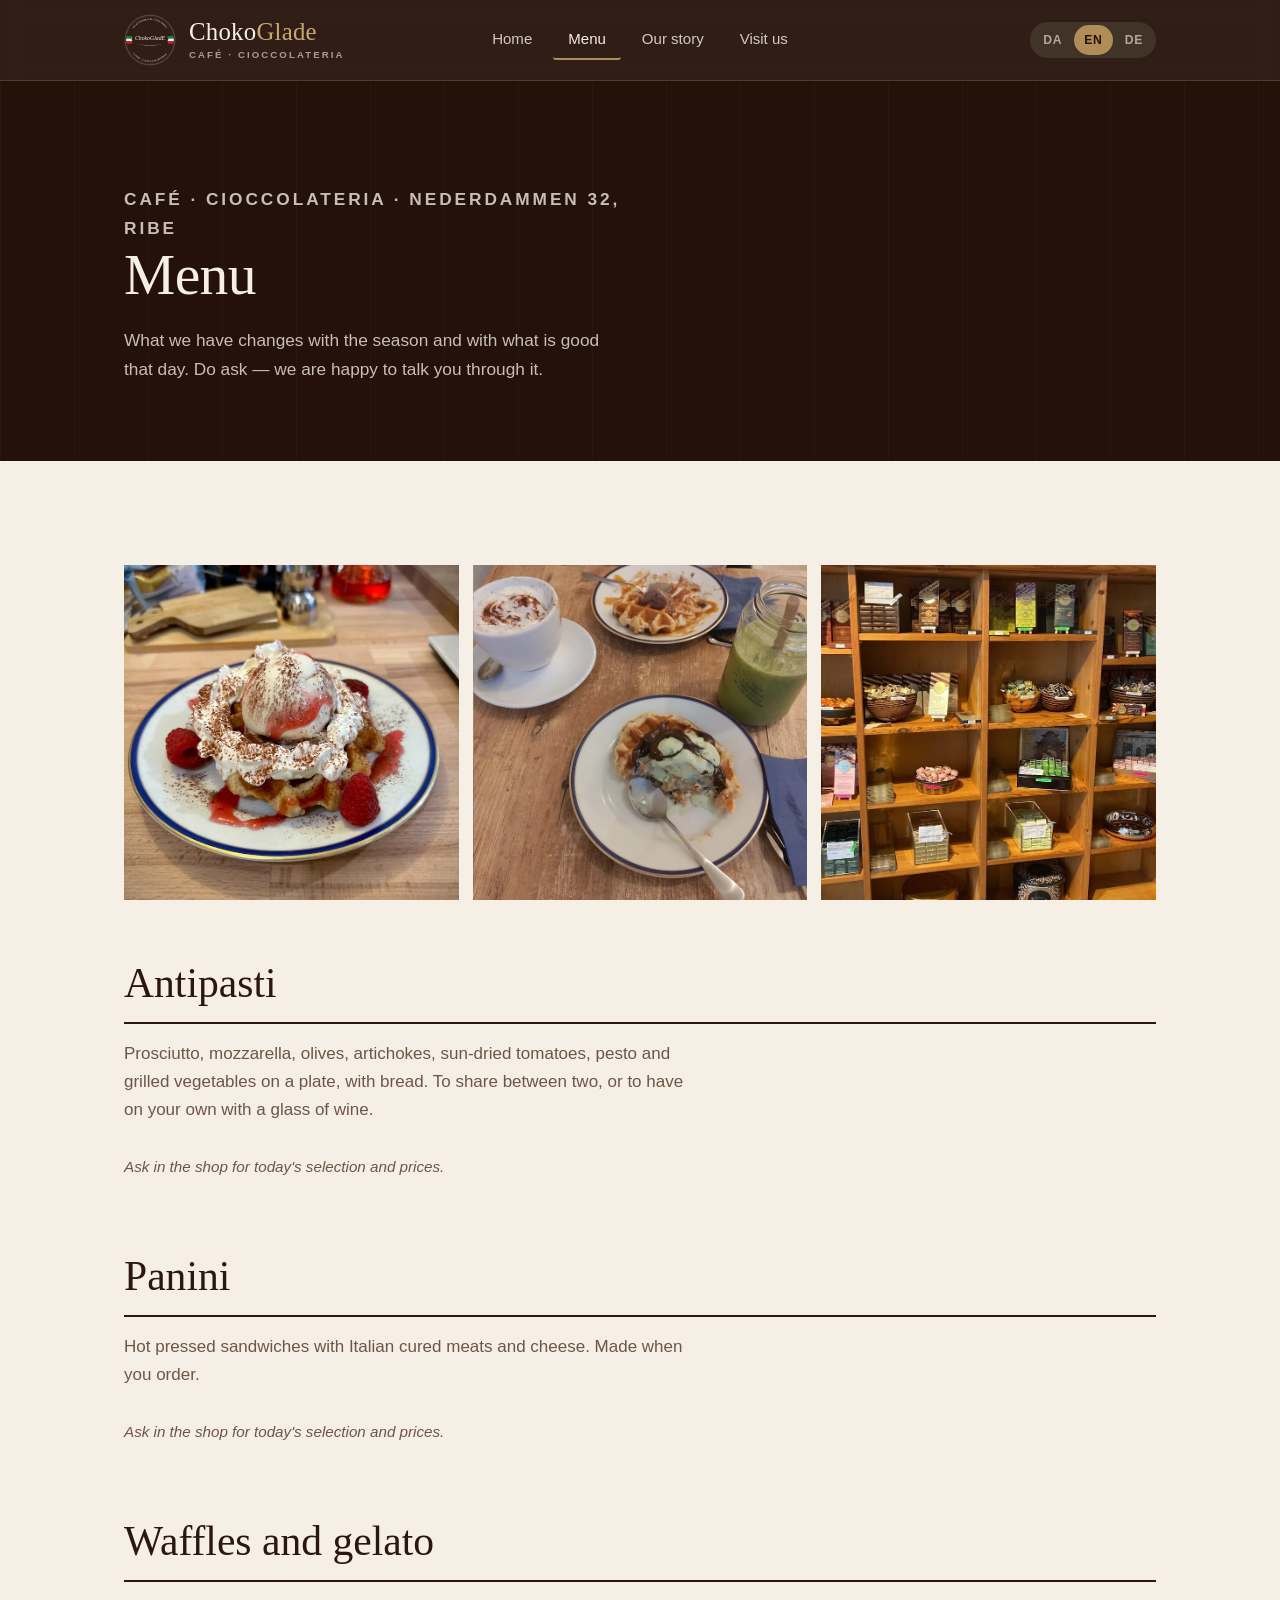
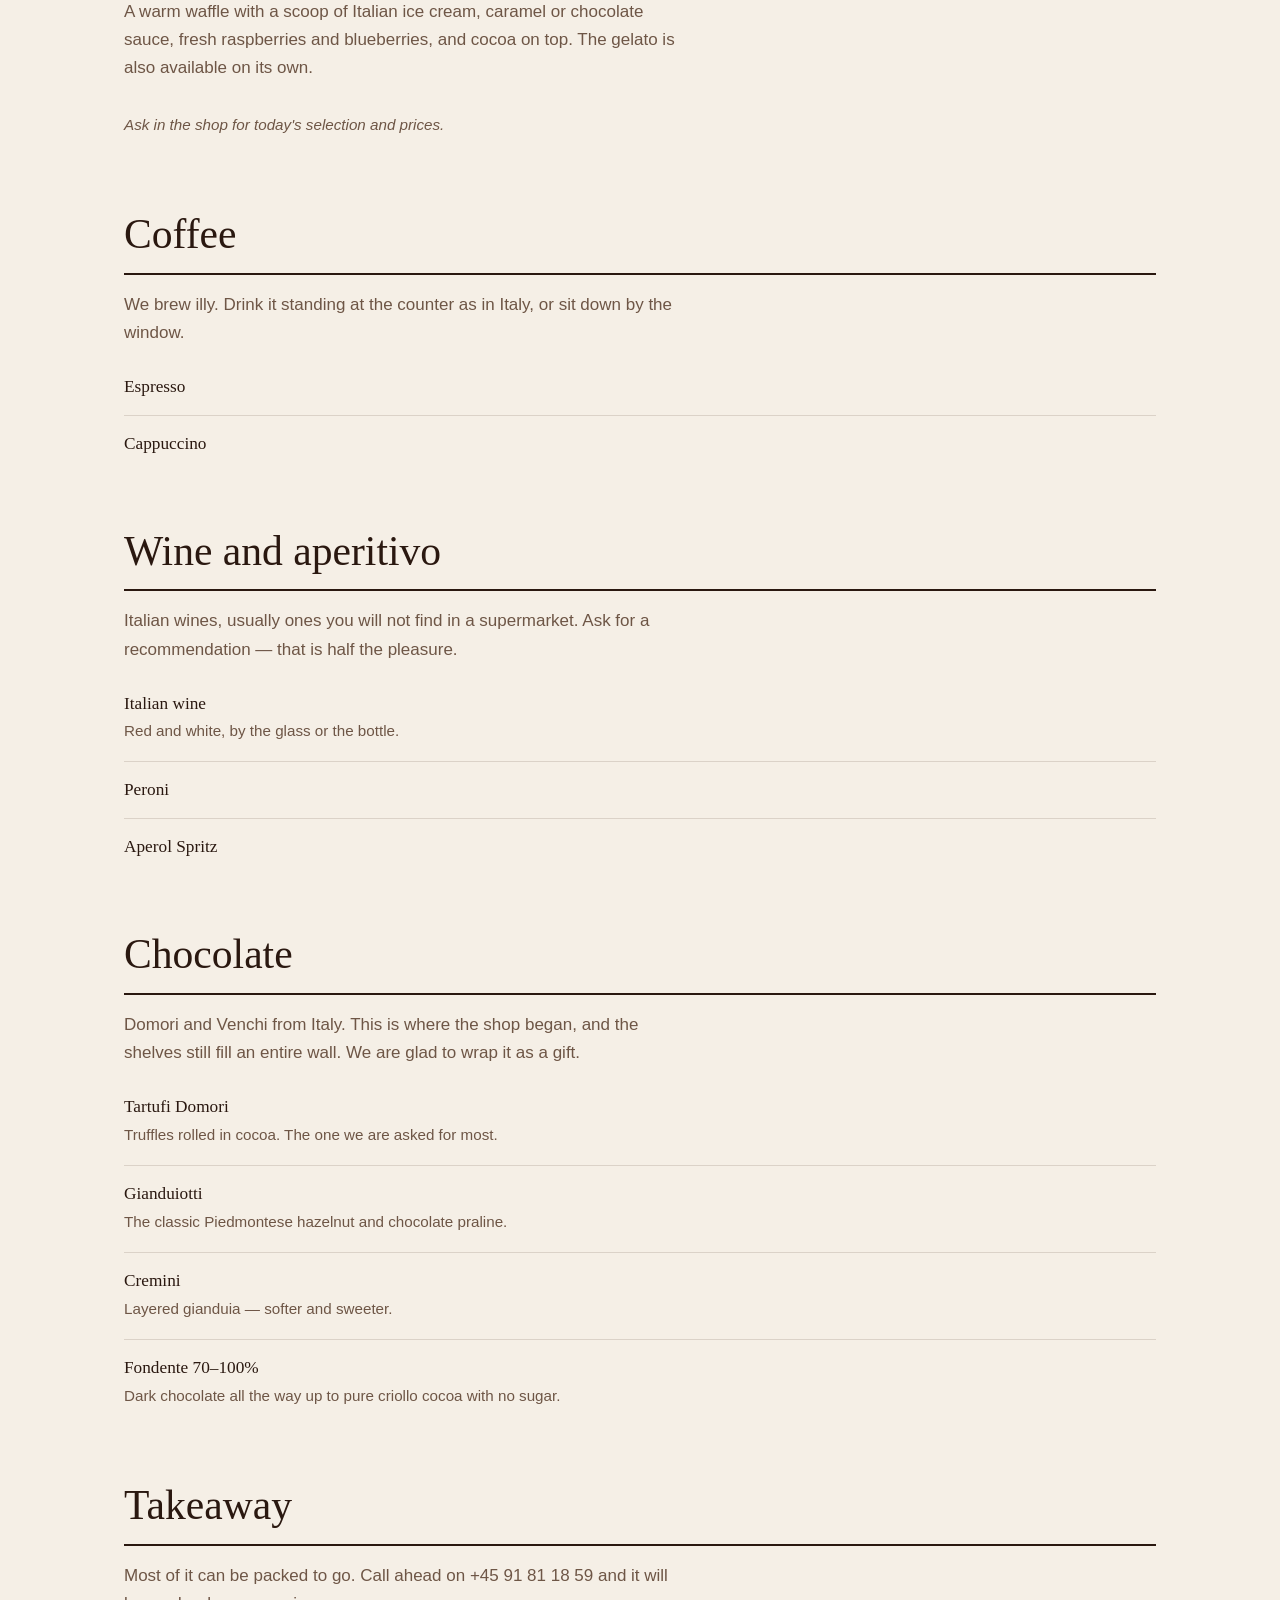
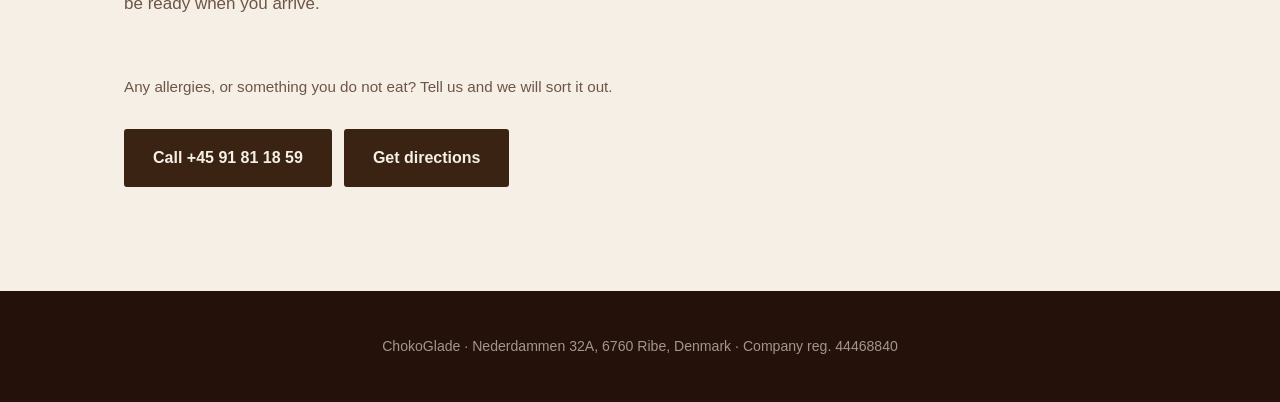
==== commit c30f6347: "m" ====
--- a/menukort.html
+++ b/menukort.html
@@ -237,7 +237,6 @@
 <footer>
   <div class="wrap">
     <span data-t="footer.line"></span>
-    <a href="tel:+4591811859" data-t="visit.phoneNr"></a>
   </div>
 </footer>
 
--- a/style.css
+++ b/style.css
@@ -54,7 +54,12 @@
   line-height:1.65;
   color:var(--ink);
   background:var(--cream);
-}
+  /* Sikkerhedsnet: en lang adresse eller et langt tysk ord må
+     aldrig kunne skubbe siden bredere end skærmen. */
+  overflow-wrap:break-word;
+}
+/* Vandret scroll er altid en fejl på telefon */
+html,body{overflow-x:hidden}
 img{max-width:100%;display:block}
 a{color:inherit}
 
@@ -83,6 +88,7 @@
 .topbar{
   position:sticky;top:0;z-index:60;
   background:rgba(36,17,9,.94);
+  -webkit-backdrop-filter:saturate(150%) blur(8px);  /* Safari, iPhone og iPad */
   backdrop-filter:saturate(150%) blur(8px);
   border-bottom:1px solid rgba(176,141,87,.28);
 }
@@ -293,7 +299,8 @@
 /* ---- Besøg os ---- */
 .visit-grid{display:grid;grid-template-columns:1fr;gap:38px}
 .facts{border-top:2px solid var(--ink)}
-.fact{display:grid;grid-template-columns:118px 1fr;gap:16px;padding:16px 0;border-bottom:1px solid var(--line);align-items:baseline}
+/* 132 px, ikke 118: tysk "Öffnungszeiten" er bredere end 118. */
+.fact{display:grid;grid-template-columns:132px 1fr;gap:16px;padding:16px 0;border-bottom:1px solid var(--line);align-items:baseline}
 .fact dt{font-size:.75rem;font-weight:700;letter-spacing:.12em;text-transform:uppercase;color:var(--muted)}
 .fact dd{margin:0;font-size:1.04rem}
 /* Telefon og adresse er begge links. Understregningen viser det. */
@@ -353,43 +360,112 @@
 
 /* ---- Footer ---- */
 footer{background:var(--cocoa-d);color:rgba(245,239,230,.6);padding:44px 0;font-size:.88rem}
-footer .wrap{display:flex;flex-wrap:wrap;gap:14px;justify-content:space-between;align-items:center}
+/* Kun én linje tilbage i bunden, så den centreres */
+footer .wrap{display:flex;flex-wrap:wrap;gap:14px;justify-content:center;text-align:center}
 footer a{color:rgba(245,239,230,.6)}
 
-/* ---- Desktop ---- */
-@media (min-width:760px){
-  section{padding:104px 0}
-  .pagehead{padding:86px 0 78px}
+/* ============================================================
+   SKÆRMSTØRRELSER
+
+   Topbaren i én række kræver ca. 825 px, fordi navn, fire
+   menupunkter og sprogvælgeren skal stå ved siden af hinanden.
+   Derfor stables den hele vejen op til 1000 px — så får ALLE
+   iPads i portræt (744 til 1024 px) den stablede udgave.
+   Det er målt på den længste sprogversion, ikke gættet.
+
+   Indholdet går i spalter allerede fra 700 px, så en iPad mini
+   ikke står med kæmpestore enkeltbilleder.
+   ============================================================ */
+
+/* ---- Tablet og opefter: indholdet i spalter ---- */
+@media (min-width:700px){
+  section{padding:96px 0}
+  .pagehead{padding:80px 0 72px}
   .menu{grid-template-columns:repeat(2,1fr)}
   .gallery{grid-template-columns:repeat(3,1fr)}
   .strip{grid-template-columns:repeat(3,1fr)}
-  .review-grid{grid-template-columns:repeat(3,1fr)}
-  .visit-grid{grid-template-columns:1.25fr 1fr;gap:56px;align-items:start}
   .price{padding-left:44px}
   .price::before{width:36px}
 }
+@media (min-width:900px){
+  section{padding:104px 0}
+  .pagehead{padding:86px 0 78px}
+  /* Anmeldelserne først i tre spalter når der er plads til at
+     læse dem. Under det bliver linjerne for korte. */
+  .review-grid{grid-template-columns:repeat(3,1fr)}
+}
 @media (min-width:980px){
+  /* "Besøg os" i to spalter først her. Går den tidligere, bliver
+     højre spalte så smal at "Montag – Donnerstag  11:00 – 17:30"
+     ikke kan stå på én linje. Det rammer iPad i portræt. */
+  .visit-grid{grid-template-columns:1.25fr 1fr;gap:56px;align-items:start}
   .story-grid{grid-template-columns:1.15fr .85fr;gap:64px;align-items:center}
   .menu{grid-template-columns:repeat(3,1fr)}
 }
 
-/* ---- Mobil: navigationen flytter ned under navnet ---- */
-@media (max-width:700px){
+/* ---- Op til 1000 px: navigationen flytter ned under navnet ---- */
+@media (max-width:999px){
   .topbar .wrap{grid-template-columns:1fr auto;row-gap:12px}
+  .topbar .wrap > *{min-width:0}
   .mainnav{
     grid-column:1 / -1;justify-self:stretch;
     justify-content:center;flex-wrap:wrap;gap:2px;
-    border-top:1px solid rgba(176,141,87,.24);padding-top:10px;
+    border-top:1px solid rgba(176,141,87,.24);padding-top:8px;
   }
-  .mainnav a{font-size:.86rem;padding:6px 10px}
+  /* Større trykflader på touch */
+  .mainnav a{font-size:.9rem;padding:10px 13px}
+  .langs button{padding:9px 13px}
   .hero{padding:40px 20px 84px}   /* højden regnes ud automatisk */
 }
+
+/* ============================================================
+   KUN TELEFON (op til 700 px)
+   Herunder er skærmen for lille til alt. Disse tre ting gælder
+   udelukkende telefon — på iPad og computer er de uændrede.
+   ============================================================ */
+@media (max-width:700px){
+  /* 1. Sprogvælgeren op ved siden af navnet.
+        Uden de her tre linjer placerer grid'et den selv, og så
+        havner den på en tredje række under navigationen. */
+  .brand  {grid-row:1;grid-column:1}
+  .langs  {grid-row:1;grid-column:2}
+  .mainnav{grid-row:2}
+
+  /* 2. Knappen "Se hele menukortet" mellem overskriften og
+        billederne. Den står også i topbaren og i introen. */
+  .menu-more{display:none}
+
+  /* 3. Facadebilledet nederst under "Besøg os".
+        Facaden er allerede vist i toppen af siden. */
+  .visit-img{display:none}
+  .visit-grid{gap:0}
+}
+
+/* ---- Telefon: adresse og åbningstider får hele bredden ---- */
+@media (max-width:560px){
+  /* Etiketten stod i en fast 118 px spalte. "Öffnungszeiten"
+     er bredere end det, og så blev åbningstiderne klemt. */
+  .fact{grid-template-columns:1fr;gap:6px;padding:18px 0}
+  .fact dt{font-size:.72rem}
+  .hours div{max-width:none}
+  .rating .score{font-size:2.6rem}
+}
+
+/* ---- Små telefoner ---- */
 @media (max-width:430px){
+  section{padding:60px 0}
   .brand{gap:10px}
   .brand img{width:42px;height:42px}
-  .brand-navn{font-size:1.3rem}
-  .brand small{font-size:.55rem;letter-spacing:.18em}
-  .langs button{padding:5px 8px;font-size:.72rem}
+  .brand-navn{font-size:1.25rem}
+  .brand small{font-size:.52rem;letter-spacing:.14em;margin-top:4px}
+  .langs button{padding:8px 10px;font-size:.72rem}
+  .mainnav a{font-size:.85rem;padding:9px 10px}
+  .wrap{padding:0 18px}
+  .item{padding:26px 22px}
+  .review{padding:24px 22px}
+  .btn{padding:14px 22px;font-size:.95rem}
+  .hero-cta{width:100%}
+  .hero-cta .btn{flex:1 1 100%;justify-content:center}
 }
 
 /* ---- Tilgængelighed ---- */
